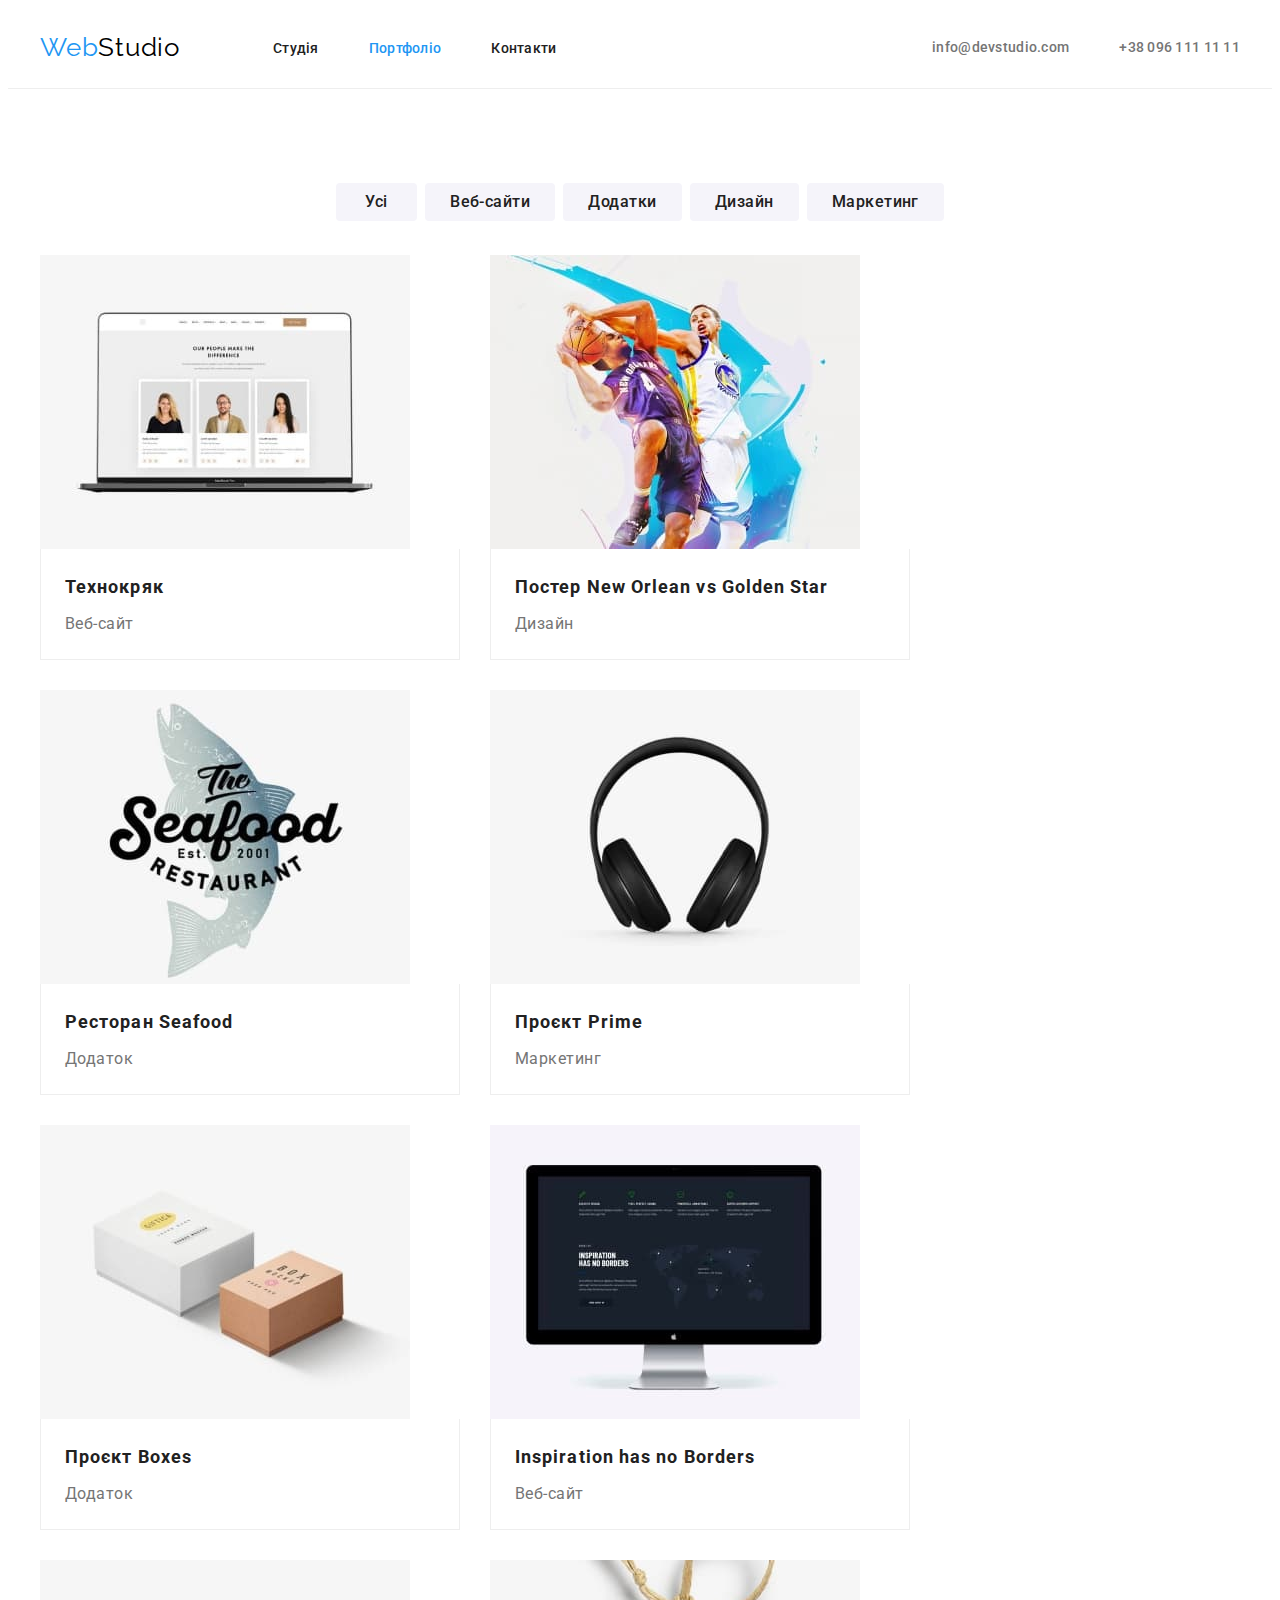
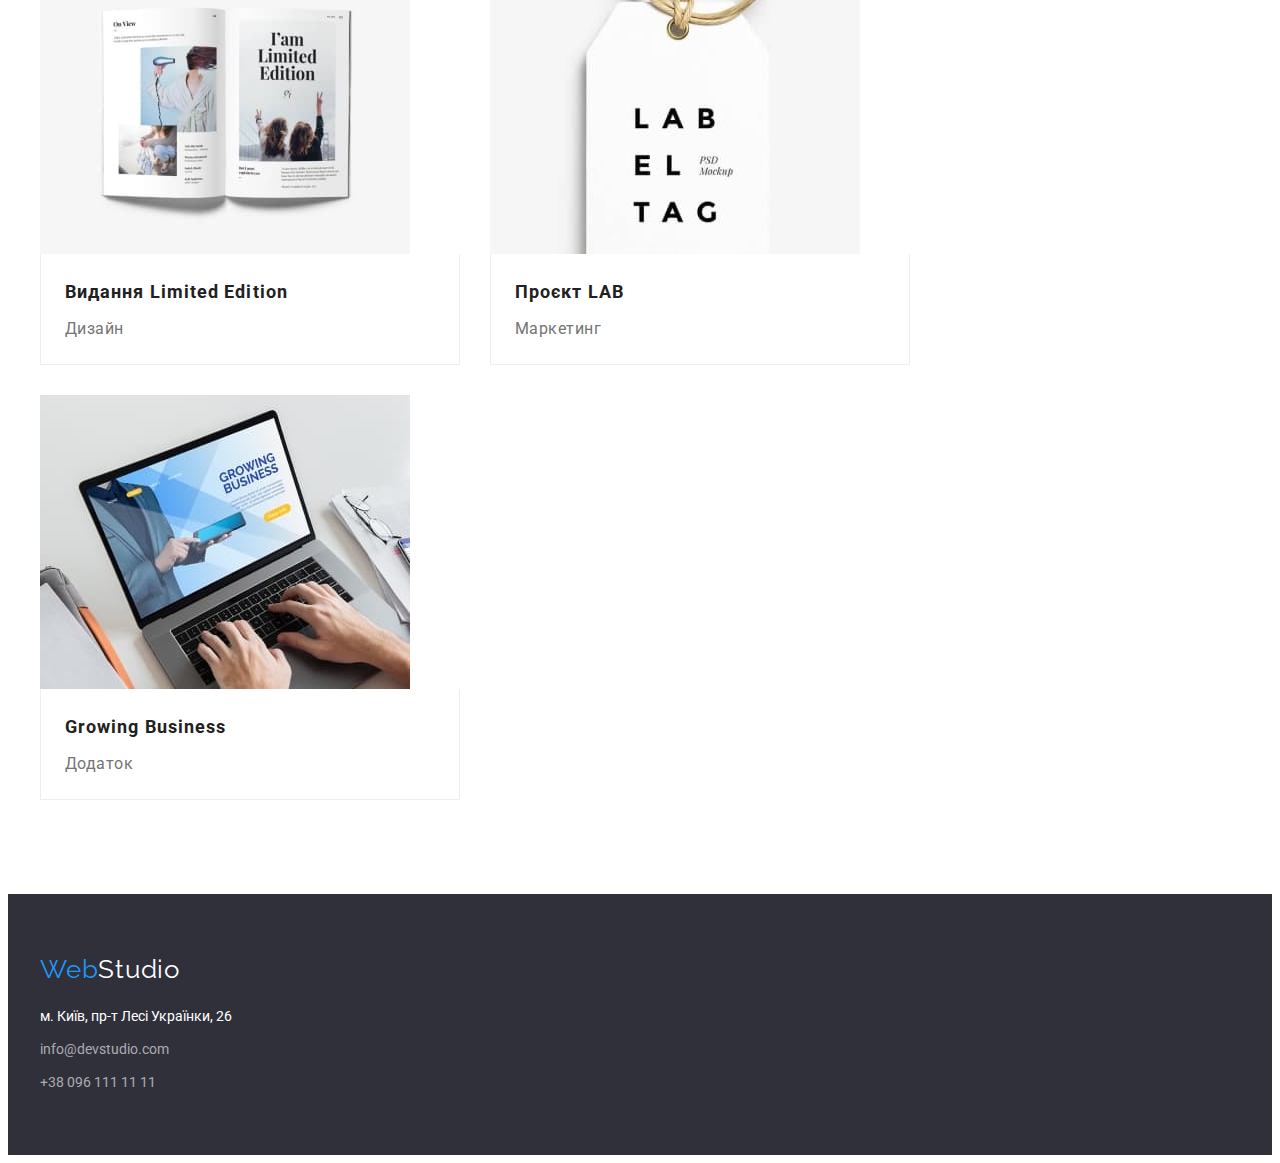
==== portfolio.html @ 0d10b52a "добавляэ фон героя та іконки контактів" ====
<!DOCTYPE html>
<html lang="uk">
  <head>
    <meta charset="UTF-8" />
    <meta http-equiv="X-UA-Compatible" content="IE=edge" />
    <meta name="viewport" content="width=device-width, initial-scale=1.0" />
    <title>Студія</title>
    <link
      href="https://fonts.googleapis.com/css2?family=Raleway:wght@700&family=Roboto:wght@400;500;700;900&display=swap"
      rel="stylesheet"
    />
    <link
      rel="stylesheet"
      href="https://cdnjs.cloudflare.com/ajax/libs/modern-normalize/1.1.0/modern-normalize.min.css"
      integrity="sha512-wpPYUAdjBVSE4KJnH1VR1HeZfpl1ub8YT/NKx4PuQ5NmX2tKuGu6U/JRp5y+Y8XG2tV+wKQpNHVUX03MfMFn9Q=="
      crossorigin="anonymous"
      referrerpolicy="no-referrer"
    />
    <link rel="stylesheet" href="./css/styles.css" />
  </head>
  <body class="page">
    <!-- Шапка -->
    <header class="header-box">
      <div class="container container-nav">
        <nav class="logo-nav">
          <a href="./index.html" class="logo">
            <span class="logo web">Web</span>Studio
          </a>
          <ul class="site-nav list">
            <li><a href="./index.html" class="link">Студія</a></li>
            <li><a href="./portfolio.html" class="link current">Портфоліо</a></li>
            <li><a href="#" class="link">Контакти</a></li>
          </ul>
        </nav>
        <ul class="contacts list">
          <li>
            <a href="mailto:info@devstudio.com" class="link"
              >info@devstudio.com</a
            >
          </li>
          <li>
            <a href="tel:+380961111111" class="link">+38 096 111 11 11</a>
          </li>
        </ul>
      </div>
    </header>
    <main>
      <!--Портфоліо-->
      <section class="section">
        <div class="container">
          <h1 class="section-title visually-hidden">Галерея робіт</h1>
          <ul class="filter list filter-box">
            <li><button type="button" class="button filter">Усі</button></li>
            <li>
              <button type="button" class="button filter">Веб-сайти</button>
            </li>
            <li>
              <button type="button" class="button filter">Додатки</button>
            </li>
            <li><button type="button" class="button filter">Дизайн</button></li>
            <li>
              <button type="button" class="button filter">Маркетинг</button>
            </li>
          </ul>
          <ul class="portfolio list portfolio-box">
            <li class="portfolio-item">
              <a href="" class="link">
                <img
                  src="./images/tehno.jpg"
                  alt="екран монітору"
                  width="370"
                />
                <div class="portfolio-text">
                  <h3 class="title">Технокряк</h3>
                  <p class="text">Веб-сайт</p>
                </div>
              </a>
            </li>
            <li class="portfolio-item">
              <a href="" class="link">
                <img
                  src="./images/new_orlean.jpg"
                  alt="два баскетболісти з мячем"
                  width="370"
                />
                <div class="portfolio-text">
                  <h3 class="title">Постер New Orlean vs Golden Star</h3>
                  <p class="text">Дизайн</p>
                </div>
              </a>
            </li>
            <li class="portfolio-item">
              <a href="" class="link">
                <img
                  src="./images/seafood.jpg"
                  alt="риба емблема ресторану"
                  width="370"
                />
                <div class="portfolio-text">
                  <h3 class="title">Ресторан Seafood</h3>
                  <p class="text">Додаток</p>
                </div>
              </a>
            </li>
            <li class="portfolio-item">
              <a href="" class="link">
                <img
                  src="./images/prime.jpg"
                  alt="чорні навушники"
                  width="370"
                />
                <div class="portfolio-text">
                  <h3 class="title">Проєкт Prime</h3>
                  <p class="text">Маркетинг</p>
                </div>
              </a>
            </li>
            <li class="portfolio-item">
              <a href="" class="link">
                <img src="./images/boxes.jpg" alt="дві коробки" width="370" />
                <div class="portfolio-text">
                  <h3 class="title">Проєкт Boxes</h3>
                  <p class="text">Додаток</p>
                </div>
              </a>
            </li>
            <li class="portfolio-item">
              <a href="" class="link">
                <img
                  src="./images/inspiration.jpg"
                  alt="чорний монітор"
                  width="370"
                />
                <div class="portfolio-text">
                  <h3 class="title">Inspiration has no Borders</h3>
                  <p class="text">Веб-сайт</p>
                </div>
              </a>
            </li>
            <li class="portfolio-item">
              <a href="" class="link">
                <img
                  src="./images/limited.jpg"
                  alt="розгорнутий журнал"
                  width="370"
                />
                <div class="portfolio-text">
                  <h3 class="title">Видання Limited Edition</h3>
                  <p class="text">Дизайн</p>
                </div>
              </a>
            </li>
            <li class="portfolio-item">
              <a href="" class="link">
                <img src="./images/lab.jpg" alt="бірка до товару" width="370" />
                <div class="portfolio-text">
                  <h3 class="title">Проєкт LAB</h3>
                  <p class="text">Маркетинг</p>
                </div>
              </a>
            </li>
            <li class="portfolio-item">
              <a href="" class="link">
                <img
                  src="./images/growing.jpg"
                  alt="руки на клавіатурі"
                  width="370"
                />
                <div class="portfolio-text">
                  <h3 class="title">Growing Business</h3>
                  <p class="text">Додаток</p>
                </div>
              </a>
            </li>
          </ul>
        </div>
      </section>
    </main>
    <!--Підвал-->
    <footer class="footer">
        <div class="container footer-box">
            <a href="./index.html" class="footer logo">
                <span class="logo web">Web</span>Studio
            </a>
            <address>
                <ul class="adress list">
                    <li class="link-footer">
                      <a href="https://goo.gl/maps/CPtrU1FHBa2aNyZL9" target="_blank" rel="noopener noreferrer nofollow"
                        class="adress-link">м. Київ, пр-т Лесі Українки, 26</a>
                    </li>
                    <li class="link-footer">
                      <a href="mailto:info@devstudio.com" class="link ">info@devstudio.com</a>
                    </li>
                    <li class="link-footer">
                      <a href="tel:+380961111111" class="link ">+38 096 111 11 11</a>
                    </li>
                </ul>
            </address>
        </div>
    </footer>
  </body>
</html>
---- css/styles.css ----
:root {
  --primari-text-color: #757575;
  --title-text-color: #212121;
  --accent-color: #2196f3;
  --white-color: #ffffff;
  --secondary-color-fon: #f5f4fa;
}
.page {
  background-color: #ffffff;
  color: var(--primari-text-color);
  font-family: Roboto, sans-serif;
}
.list {
  list-style: none;
}
/*цвет основного текста #212121*/
/*вторичный цвет текста #757575*/
/*белый цвет текста #FFFFFF*/
/* акцент #2196F3 */
/* цвет контактов футера rgba(255, 255, 255, 0.6) */
/* цвет фона героя и футера #2F303A */
/* вторичный цвет фона #F5F4FA */

p,
h1,
h2,
h3,
h4,
h5,
h6 {
  margin: 0;
}

ul,
ol {
  margin: 0;
  padding-left: 0;
}

button {
  cursor: pointer;
}

address {
  font-style: normal;
}

img {
  display: block;
  max-width: 100%;
  height: auto;
}
.container {
  width: 1200px;
  padding-right: 15px;
  padding-left: 15px;
  margin: 0 auto;
}
/* Site heder */
.header-box {
  border-bottom: 1px solid #eeeeee;
}
.logo {
  color: #000;
  font-family: "Raleway", sans-serif;
  font-size: 26px;
  line-height: 1.19;
  text-decoration: none;
  letter-spacing: 0.03em;
}
.logo-nav .logo {
  padding-top: 24px;
  padding-bottom: 25px;
}
.logo.web {
  color: var(--accent-color);
}
.site-nav .link {
  padding-top: 32px;
  padding-bottom: 32px;

  color: var(--title-text-color);
  font-weight: 500;
  font-size: 14px;
  line-height: 1.14;
  letter-spacing: 0.02em;
  text-decoration: none;
}
.site-nav .link:hover,
.site-nav .link:focus {
  color: var(--accent-color);
}
.site-nav .link.current {
  color: var(--accent-color);
}
.site-nav {
  display: flex;
  align-items: center;
  margin-left: 93px;
  gap: 50px;
}
.logo-nav {
  display: flex;
}
.contacts .link {
  display: flex;
  padding-top: 32px;
  padding-bottom: 32px;
  align-items: center;
  justify-content: center;

  color: var(--primari-text-color);
  font-weight: 500;
  font-size: 14px;
  line-height: 1.14;
  letter-spacing: 0.02em;
  text-decoration: none;
}
.contacts-icon{
  margin-right: 10px;
  fill: var(--primari-text-color);
}
.contacts .link:hover,
.contacts .link:focus {
  color: var(--accent-color);
}
.contacts .link:hover svg,
.contacts .link:focus {
  fill: var(--accent-color);
}
.container-nav {
  display: flex;
  align-items: center;
}
.contacts {
  display: flex;
  align-items: center;
  margin-left: auto;
  gap: 50px;
}
.section {
  padding-top: 94px;
  padding-bottom: 94px;
}
/* Hero */
.hero {
  height: 600px;
    padding-top: 200px;
    padding-bottom: 200px;
    background-color: #2F303A;
    text-align: center;
    min-width: 1600px;
    margin-left: auto;
    margin-right: auto;
    background-image: linear-gradient(to right,
        rgba(47, 48, 58, 0.4),
        rgba(47, 48, 58, 0.4)),
      url(../images/hero-fon.jpg);
    background-size: cover;
    background-repeat: no-repeat;
    background-position: center;
  }
.hero-title {
  color: var(--white-color);
  width: 696px;
  margin: 0 auto;
  font-weight: 900;
  font-size: 44px;
  line-height: 1.36;
  letter-spacing: 0.06em;
  text-transform: uppercase;
}
.hero .button {
  margin-top: 30px;
}
/* Section */
.section-title {
  color: var(--title-text-color);
  font-weight: 700;
  font-size: 36px;
  line-height: 1.17;
  text-align: center;
  letter-spacing: 0.03em;
}
.visually-hidden {
  position: absolute;
  white-space: nowrap;
  width: 1px;
  height: 1px;
  overflow: hidden;
  border: 0;
  padding: 0;
  clip: rect(0 0 0 0);
  clip-path: inset(50%);
  margin: -1px;
}

/* Features */
.feature .title {
  margin-bottom: 10px;

  color: var(--title-text-color);
  font-weight: 700;
  font-size: 14px;
  line-height: 1.14;
  text-transform: uppercase;
  letter-spacing: 0.03em;
}
.feature .text {
  font-size: 14px;
  line-height: 1.71;
  letter-spacing: 0.03em;
}
.feature-box {
  display: flex;
  gap: 30px;
}
.section.feature-section {
  padding-bottom: 0;
}
.feature-item {
  width: calc((100%-90px) / 4);
}
/* Examles */
.examples-box {
  display: flex;
  margin-top: 50px;
  gap: 30px;
  /* padding-bottom: 94px; */
}
/* Team */
.section.team {
  background-color: var(--secondary-color-fon);
}

.team .title {
  color: var(--title-text-color);
  font-weight: 500;
  font-size: 16px;
  line-height: 1.19;
  text-align: center;
  letter-spacing: 0.03em;
}
.team .text {
  line-height: 1.19;
  text-align: center;
  letter-spacing: 0.03em;
}
.team-box {
  display: flex;
  margin-top: 50px;
  /* padding-bottom: 94px; */
  gap: 30px;
}
.team-card {
  background: #ffffff;
  outline: 1px solid #eeeeee;
}
.team-card .title {
  margin-bottom: 10px;
}
/* .team-card .text {
  padding-bottom: 30px; */

  .team-information{
    padding-top: 30px;
    padding-bottom: 30px;
  }
/* Button */
.button {
  cursor: pointer;
  border-radius: 4px;
  padding: 10px 32px;
  margin: 0 auto;
  min-width: 216px;
  text-align: center;
  border: 0px;

  color: var(--white-color);
  font-family: inherit;
  background-color: var(--accent-color);
  font-weight: 700;
  font-size: 16px;
  line-height: 1.88;
  letter-spacing: 0.06em;
}
/* Footer */
.footer {
  background-color: #2f303a;
}
.footer-box {
  padding-top: 60px;
  padding-bottom: 60px;
}
.footer.logo {
  color: var(--white-color);
}
.adress-link {
  color: var(--white-color);
}
.adress .link {
  color: rgba(255, 255, 255, 0.6);
}
.adress-link,
.adress .link {
  font-style: normal;
  font-size: 14px;
  line-height: 1.71;
  text-decoration: none;
}
.footer.logo {
  display: block;
  margin-bottom: 20px;
}

.link-footer:not(:last-child){
margin-bottom: 9px;
}
.button.filter {
  padding: 6px 25px;

  cursor: pointer;

  color: var(--title-text-color);
  font-family: inherit;
  background-color: var(--secondary-color-fon);
  min-width: 81px;
  font-weight: 500;
  font-size: 16px;
  line-height: 1.62;
  letter-spacing: 0.03em;
}
.button.filter:hover,
.button.filter:focus {
  color: var(--white-color);
  background-color: var(--accent-color);
}
.filter-box {
  display: flex;
  justify-content: center;
  margin-bottom: 34px;
  gap: 8px;
}
.portfolio .link {
  color: var(--primari-text-color);
  text-decoration: none;
}
.portfolio .title {
  margin-bottom: 4px;
  
  color: var(--title-text-color);
  font-weight: 700;
  font-size: 18px;
  line-height: 2;
  letter-spacing: 0.06em;
}
.portfolio .text {
  line-height: 1.88;
  letter-spacing: 0.03em;
}
.portfolio-box {
  display: flex;
  flex-wrap: wrap;
  gap: 30px;
}
.portfolio-text {
  width: 370px;
  padding: 20px 24px;
  border: 1px solid #eeeeee;
  border-top: none;
}
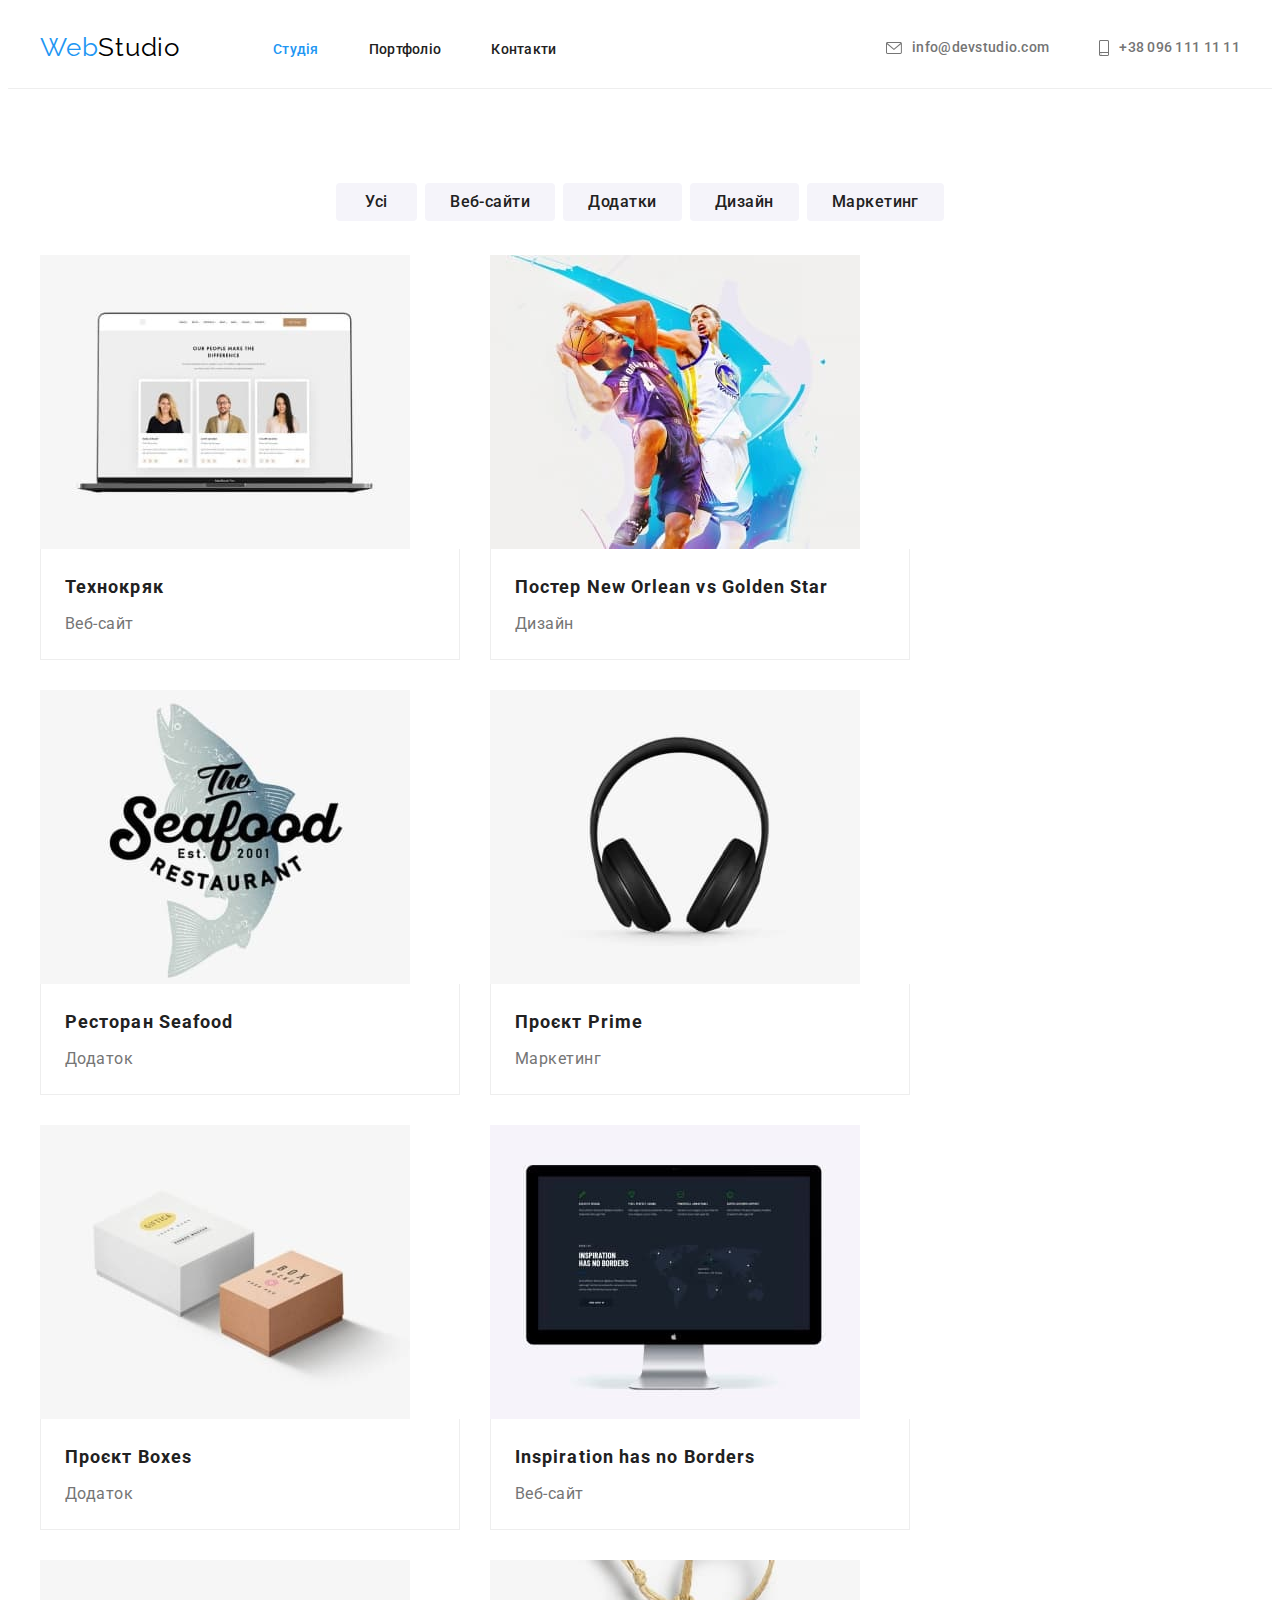
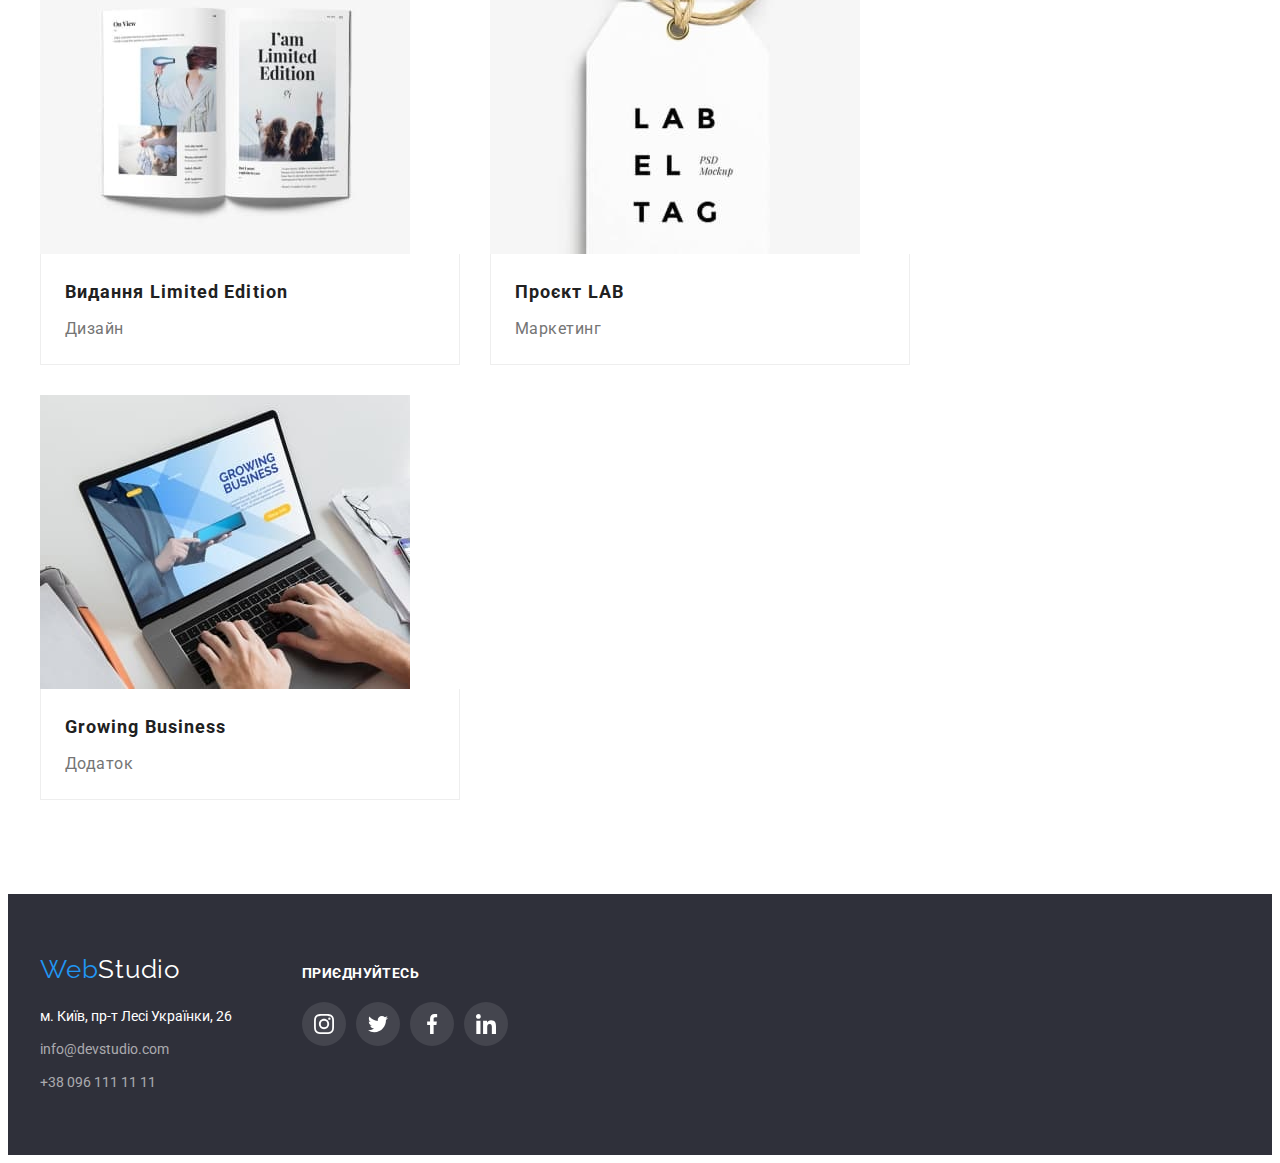
==== commit 409f8a34: "доповнює стилі портфоліо" ====
--- a/portfolio.html
+++ b/portfolio.html
@@ -27,19 +27,23 @@
             <span class="logo web">Web</span>Studio
           </a>
           <ul class="site-nav list">
-            <li><a href="./index.html" class="link">Студія</a></li>
-            <li><a href="./portfolio.html" class="link current">Портфоліо</a></li>
+            <li><a href="./index.html" class="link current">Студія</a></li>
+            <li><a href="./portfolio.html" class="link">Портфоліо</a></li>
             <li><a href="#" class="link">Контакти</a></li>
           </ul>
         </nav>
         <ul class="contacts list">
           <li>
-            <a href="mailto:info@devstudio.com" class="link"
-              >info@devstudio.com</a
-            >
+            <a href="mailto:info@devstudio.com" class="link">
+              <svg class="contacts-icon" width="16" height="12">
+                <use href="./images/symbol-defs.svg#icon-envelope"></use>
+              </svg>
+              info@devstudio.com</a>
           </li>
           <li>
-            <a href="tel:+380961111111" class="link">+38 096 111 11 11</a>
+            <a href="tel:+380961111111" class="link"><svg class="contacts-icon" width="10" height="16">
+                <use href="./images/symbol-defs.svg#icon-smartphone"></use>
+              </svg>+38 096 111 11 11</a>
           </li>
         </ul>
       </div>
@@ -178,25 +182,52 @@
     </main>
     <!--Підвал-->
     <footer class="footer">
-        <div class="container footer-box">
-            <a href="./index.html" class="footer logo">
-                <span class="logo web">Web</span>Studio
-            </a>
-            <address>
-                <ul class="adress list">
-                    <li class="link-footer">
-                      <a href="https://goo.gl/maps/CPtrU1FHBa2aNyZL9" target="_blank" rel="noopener noreferrer nofollow"
-                        class="adress-link">м. Київ, пр-т Лесі Українки, 26</a>
-                    </li>
-                    <li class="link-footer">
-                      <a href="mailto:info@devstudio.com" class="link ">info@devstudio.com</a>
-                    </li>
-                    <li class="link-footer">
-                      <a href="tel:+380961111111" class="link ">+38 096 111 11 11</a>
-                    </li>
-                </ul>
-            </address>
+      <div class="container footer-box">
+        <div class="adress-footer">
+          <a href="./index.html" class="footer logo">
+            <span class="logo web">Web</span>Studio
+          </a>
+          <address>
+            <ul class="adress list">
+              <li class="link-footer">
+                <a href="https://goo.gl/maps/CPtrU1FHBa2aNyZL9" target="_blank" rel="noopener noreferrer nofollow"
+                  class="adress-link">м. Київ, пр-т Лесі Українки, 26</a>
+              </li>
+              <li class="link-footer">
+                <a href="mailto:info@devstudio.com" class="link">info@devstudio.com</a>
+              </li>
+              <li class="link-footer">
+                <a href="tel:+380961111111" class="link">+38 096 111 11 11</a>
+              </li>
+            </ul>
+          </address>
         </div>
+        <div class="social-footer">
+          <h3 class="title">приєднуйтесь</h3>
+          <ul class="footer-list list">
+            <li>
+              <a class="footer-clic" href="http://"><svg class="footer-icon" width="20" height="20">
+                  <use href="./images/symbol-defs.svg#icon-instagram-1"></use>
+                </svg></a>
+            </li>
+            <li>
+              <a class="footer-clic" href="http://"><svg class="footer-icon" width="20" height="20">
+                  <use href="./images/symbol-defs.svg#icon-twitter-1"></use>
+                </svg></a>
+            </li>
+            <li>
+              <a class="footer-clic" href="http://"><svg class="footer-icon" width="20" height="20">
+                  <use href="./images/symbol-defs.svg#icon-facebook-1"></use>
+                </svg></a>
+            </li>
+            <li>
+              <a class="footer-clic" href="http://"><svg class="footer-icon" width="20" height="20">
+                  <use href="./images/symbol-defs.svg#icon-linkedin-1"></use>
+                </svg></a>
+            </li>
+          </ul>
+        </div>
+      </div>
     </footer>
   </body>
 </html>
--- a/css/styles.css
+++ b/css/styles.css
@@ -4,6 +4,8 @@
   --accent-color: #2196f3;
   --white-color: #ffffff;
   --secondary-color-fon: #f5f4fa;
+  --social-link-color: #AFB1B8;
+
 }
 .page {
   background-color: #ffffff;
@@ -102,7 +104,7 @@
 .logo-nav {
   display: flex;
 }
-.contacts .link {
+.contacts.list .link {
   display: flex;
   padding-top: 32px;
   padding-bottom: 32px;
@@ -219,7 +221,7 @@
   padding-bottom: 0;
 }
 .feature-item {
-  width: calc((100%-90px) / 4);
+   width: calc((100%-90px) / 4);
 }
 /* Examles */
 .examples-box {
@@ -228,6 +230,15 @@
   gap: 30px;
   /* padding-bottom: 94px; */
 }
+.feature-bloc{
+display: flex;
+  height: 120px;
+background-color: var(--secondary-color-fon);
+align-items: center;
+  justify-content: center;
+  margin-bottom: 30px;
+}
+
 /* Team */
 .section.team {
   background-color: var(--secondary-color-fon);
@@ -249,23 +260,75 @@
 .team-box {
   display: flex;
   margin-top: 50px;
-  /* padding-bottom: 94px; */
   gap: 30px;
 }
 .team-card {
   background: #ffffff;
   outline: 1px solid #eeeeee;
+  box-shadow: 0px 1px 3px rgba(0, 0, 0, 0.12), 0px 1px 1px rgba(0, 0, 0, 0.14), 0px 2px 1px rgba(0, 0, 0, 0.2);
+    border-radius: 0px 0px 4px 4px;
 }
 .team-card .title {
   margin-bottom: 10px;
 }
-/* .team-card .text {
-  padding-bottom: 30px; */
-
   .team-information{
     padding-top: 30px;
     padding-bottom: 30px;
   }
+  .social-clic{
+    width: 44px;
+    height: 44px;
+    border-radius: 50%;
+    background-color:var(--white-color);
+    display: flex;
+    align-items: center;
+    justify-content: center; 
+
+  }
+  .social-clic:hover svg,
+    .social-clic:focus svg{
+    fill: var(--white-color);
+  }
+  .social-clic:hover,
+    .social-clic:focus{
+    background-color: var(--accent-color);
+  }
+  .social.list{
+   display: flex;
+   gap: 10px;
+   margin-top: 16px;
+    justify-content: center;
+  }
+    .social-icon{
+      fill:var(--social-link-color);
+    }
+    /* Client */
+    .client-clic{
+      width: 170px;
+        height: 92px;
+      border: 1px solid #AFB1B8;
+        border-radius: 4px;
+        display: flex;
+          align-items: center;
+          justify-content: center;
+    }
+    .client.list{
+      display: flex;
+      margin-top: 50px;
+      gap: 30px;
+    }
+       .client-icon{
+        fill: var(--social-link-color);
+       }
+             .client-clic:hover svg,
+             .client-clic:focus svg{
+              fill: var(--accent-color);
+             }
+        .client-clic:hover ,
+        .client-clic:focus{
+         border-color: var(--accent-color);
+        }
+
 /* Button */
 .button {
   cursor: pointer;
@@ -289,8 +352,10 @@
   background-color: #2f303a;
 }
 .footer-box {
-  padding-top: 60px;
+  /* padding-top: 60px; */
   padding-bottom: 60px;
+  display: flex;
+  gap: 70px;
 }
 .footer.logo {
   color: var(--white-color);
@@ -316,6 +381,50 @@
 .link-footer:not(:last-child){
 margin-bottom: 9px;
 }
+.social-footer .title{
+  color: var(--white-color);
+    font-weight: 700;
+    font-size: 14px;
+    line-height: 1.14;
+    text-transform: uppercase;
+    letter-spacing: 0.03em;
+}
+.social-footer{
+  /* margin-left: 70px; */
+  padding-top: 72px;
+}
+.adress-footer{
+  padding-top: 60px;
+}
+.footer-clic {
+  width: 44px;
+  height: 44px;
+  border-radius: 50%;
+  background: rgba(255, 255, 255, 0.1);;
+  display: flex;
+  align-items: center;
+  justify-content: center;
+
+}
+
+.footer-clic:hover svg,
+.footer-clic:focus svg {
+  fill: var(--white-color);
+}
+
+.footer-clic:hover,
+.footer-clic:focus {
+  background-color: var(--accent-color);
+}
+.footer-icon {
+  fill: var(--white-color);
+}
+.footer-list.list {
+  display: flex;
+  gap: 10px;
+  margin-top: 20px;
+  justify-content: center;
+}
 .button.filter {
   padding: 6px 25px;
 
@@ -334,6 +443,7 @@
 .button.filter:focus {
   color: var(--white-color);
   background-color: var(--accent-color);
+  box-shadow: 0px 3px 1px rgba(0, 0, 0, 0.1), 0px 1px 2px rgba(0, 0, 0, 0.08), 0px 2px 2px rgba(0, 0, 0, 0.12);
 }
 .filter-box {
   display: flex;
@@ -342,8 +452,13 @@
   gap: 8px;
 }
 .portfolio .link {
+  display: block;
   color: var(--primari-text-color);
   text-decoration: none;
+}
+.portfolio-item .link:hover{
+  box-shadow:0px 4px 4px rgba(0, 0, 0, 0.25);
+  
 }
 .portfolio .title {
   margin-bottom: 4px;
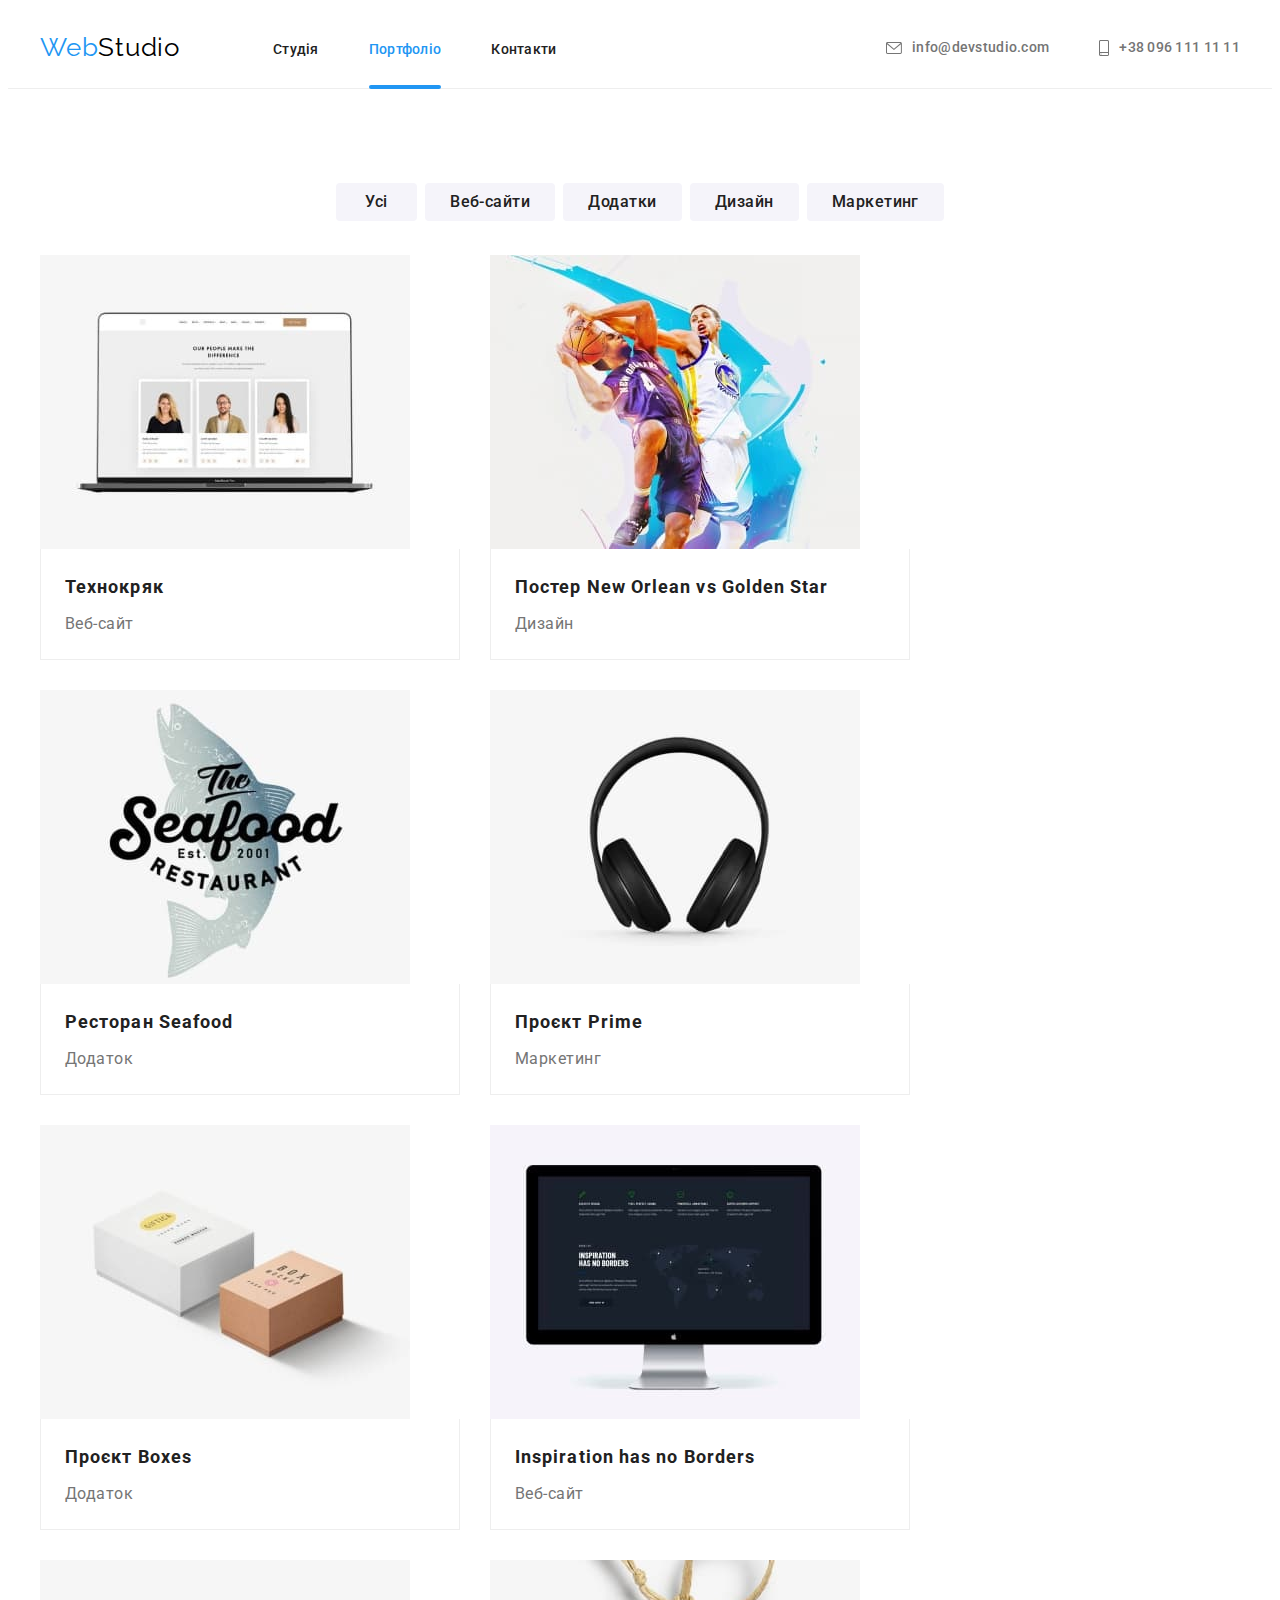
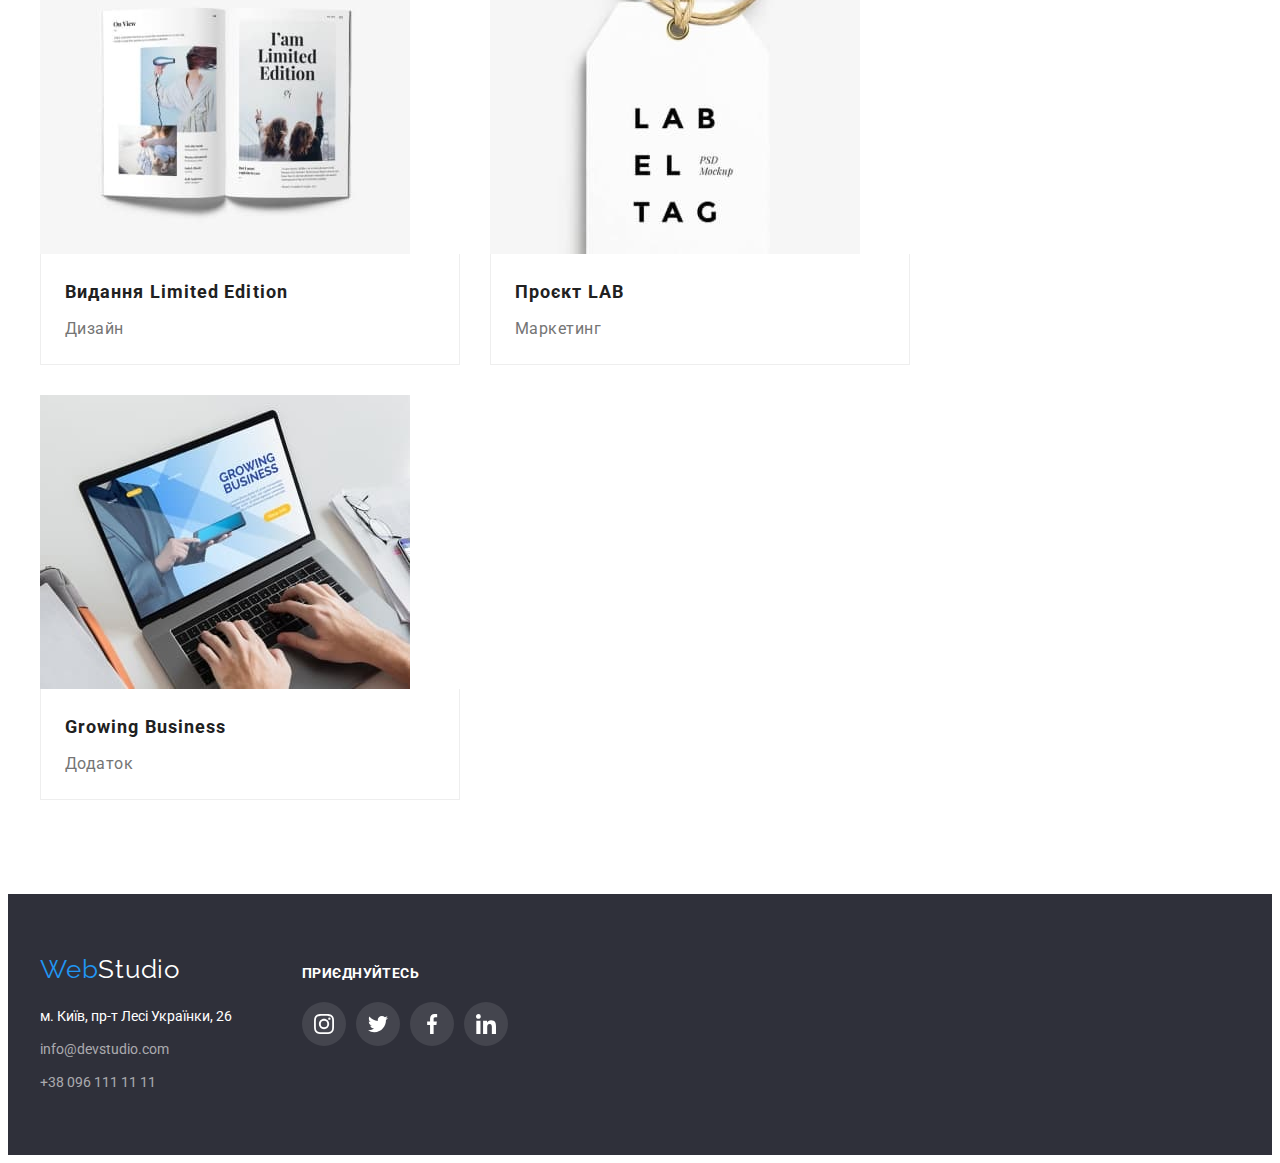
==== commit 20da1e7e: "добавляє модальне вікно" ====
--- a/portfolio.html
+++ b/portfolio.html
@@ -27,8 +27,8 @@
             <span class="logo web">Web</span>Studio
           </a>
           <ul class="site-nav list">
-            <li><a href="./index.html" class="link current">Студія</a></li>
-            <li><a href="./portfolio.html" class="link">Портфоліо</a></li>
+            <li><a href="./index.html" class="link">Студія</a></li>
+            <li><a href="./portfolio.html" class="link current line">Портфоліо</a></li>
             <li><a href="#" class="link">Контакти</a></li>
           </ul>
         </nav>
--- a/css/styles.css
+++ b/css/styles.css
@@ -4,8 +4,7 @@
   --accent-color: #2196f3;
   --white-color: #ffffff;
   --secondary-color-fon: #f5f4fa;
-  --social-link-color: #AFB1B8;
-
+  --social-link-color: #afb1b8;
 }
 .page {
   background-color: #ffffff;
@@ -94,6 +93,20 @@
 }
 .site-nav .link.current {
   color: var(--accent-color);
+  
+}
+.site-nav .link.line{
+  position: relative;
+}
+.site-nav .link.line::after{
+  content: "";
+  position: absolute;
+  height: 4px;
+  width: 100%;
+  bottom: 0;
+  right: 0;
+  background-color: var(--accent-color);
+  border-radius: 2px;
 }
 .site-nav {
   display: flex;
@@ -117,18 +130,21 @@
   line-height: 1.14;
   letter-spacing: 0.02em;
   text-decoration: none;
-}
-.contacts-icon{
+  fill: var(--primari-text-color);
+}
+.contacts-icon {
   margin-right: 10px;
-  fill: var(--primari-text-color);
+  /* fill: var(--primari-text-color); */
+  fill: currentColor;
 }
 .contacts .link:hover,
 .contacts .link:focus {
   color: var(--accent-color);
+  fill: var(--accent-color);
 }
 .contacts .link:hover svg,
 .contacts .link:focus {
-  fill: var(--accent-color);
+  /* fill: var(--accent-color); */
 }
 .container-nav {
   display: flex;
@@ -147,21 +163,23 @@
 /* Hero */
 .hero {
   height: 600px;
-    padding-top: 200px;
-    padding-bottom: 200px;
-    background-color: #2F303A;
-    text-align: center;
-    min-width: 1600px;
-    margin-left: auto;
-    margin-right: auto;
-    background-image: linear-gradient(to right,
-        rgba(47, 48, 58, 0.4),
-        rgba(47, 48, 58, 0.4)),
-      url(../images/hero-fon.jpg);
-    background-size: cover;
-    background-repeat: no-repeat;
-    background-position: center;
-  }
+  padding-top: 200px;
+  padding-bottom: 200px;
+  background-color: #2f303a;
+  text-align: center;
+  min-width: 1600px;
+  margin-left: auto;
+  margin-right: auto;
+  background-image: linear-gradient(
+      to right,
+      rgba(47, 48, 58, 0.4),
+      rgba(47, 48, 58, 0.4)
+    ),
+    url(../images/hero-fon.jpg);
+  background-size: cover;
+  background-repeat: no-repeat;
+  background-position: center;
+}
 .hero-title {
   color: var(--white-color);
   width: 696px;
@@ -221,22 +239,22 @@
   padding-bottom: 0;
 }
 .feature-item {
-   width: calc((100%-90px) / 4);
+  width: calc((100%-90px) / 4);
+}
+.feature-bloc {
+  display: flex;
+  height: 120px;
+  background-color: var(--secondary-color-fon);
+  align-items: center;
+  justify-content: center;
+  margin-bottom: 30px;
+  border-radius: 4px;
 }
 /* Examles */
 .examples-box {
   display: flex;
   margin-top: 50px;
   gap: 30px;
-  /* padding-bottom: 94px; */
-}
-.feature-bloc{
-display: flex;
-  height: 120px;
-background-color: var(--secondary-color-fon);
-align-items: center;
-  justify-content: center;
-  margin-bottom: 30px;
 }
 
 /* Team */
@@ -265,69 +283,59 @@
 .team-card {
   background: #ffffff;
   outline: 1px solid #eeeeee;
-  box-shadow: 0px 1px 3px rgba(0, 0, 0, 0.12), 0px 1px 1px rgba(0, 0, 0, 0.14), 0px 2px 1px rgba(0, 0, 0, 0.2);
-    border-radius: 0px 0px 4px 4px;
+  box-shadow: 0px 1px 3px rgba(0, 0, 0, 0.12), 0px 1px 1px rgba(0, 0, 0, 0.14),
+    0px 2px 1px rgba(0, 0, 0, 0.2);
+  border-radius: 0px 0px 4px 4px;
 }
 .team-card .title {
   margin-bottom: 10px;
 }
-  .team-information{
-    padding-top: 30px;
-    padding-bottom: 30px;
-  }
-  .social-clic{
-    width: 44px;
-    height: 44px;
-    border-radius: 50%;
-    background-color:var(--white-color);
-    display: flex;
-    align-items: center;
-    justify-content: center; 
-
-  }
-  .social-clic:hover svg,
-    .social-clic:focus svg{
-    fill: var(--white-color);
-  }
-  .social-clic:hover,
-    .social-clic:focus{
-    background-color: var(--accent-color);
-  }
-  .social.list{
-   display: flex;
-   gap: 10px;
-   margin-top: 16px;
-    justify-content: center;
-  }
-    .social-icon{
-      fill:var(--social-link-color);
-    }
-    /* Client */
-    .client-clic{
-      width: 170px;
-        height: 92px;
-      border: 1px solid #AFB1B8;
-        border-radius: 4px;
-        display: flex;
-          align-items: center;
-          justify-content: center;
-    }
-    .client.list{
-      display: flex;
-      margin-top: 50px;
-      gap: 30px;
-    }
-       .client-icon{
-        fill: var(--social-link-color);
-       }
-             .client-clic:hover svg,
-             .client-clic:focus svg{
-              fill: var(--accent-color);
-             }
-        .client-clic:hover ,
-        .client-clic:focus{
-         border-color: var(--accent-color);
-        }
+.team-information {
+  padding-top: 30px;
+  padding-bottom: 30px;
+}
+.social-clic {
+  width: 44px;
+  height: 44px;
+  border-radius: 50%;
+  background-color: var(--white-color);
+  display: flex;
+  align-items: center;
+  justify-content: center;
+  fill: var(--social-link-color)
+}
+.social-clic:hover,
+.social-clic:focus {
+  background-color: var(--accent-color);
+  fill: var(--white-color);
+}
+.social.list {
+  display: flex;
+  gap: 10px;
+  margin-top: 16px;
+  justify-content: center;
+}
+/* Client */
+.client-clic {
+  width: 170px;
+  height: 92px;
+  border: 1px solid #afb1b8;
+  border-radius: 4px;
+  display: flex;
+  align-items: center;
+  justify-content: center;
+  fill: var(--social-link-color);
+}
+.client.list {
+  display: flex;
+  margin-top: 50px;
+  gap: 30px;
+}
+.client-clic:hover,
+.client-clic:focus {
+  border-color: var(--accent-color);
+  fill: var(--accent-color);
+}
 
 /* Button */
 .button {
@@ -352,9 +360,10 @@
   background-color: #2f303a;
 }
 .footer-box {
-  /* padding-top: 60px; */
+  padding-top: 60px;
   padding-bottom: 60px;
   display: flex;
+  align-items: baseline;
   gap: 70px;
 }
 .footer.logo {
@@ -378,33 +387,26 @@
   margin-bottom: 20px;
 }
 
-.link-footer:not(:last-child){
-margin-bottom: 9px;
-}
-.social-footer .title{
+.link-footer:not(:last-child) {
+  margin-bottom: 9px;
+}
+.social-footer .title {
   color: var(--white-color);
-    font-weight: 700;
-    font-size: 14px;
-    line-height: 1.14;
-    text-transform: uppercase;
-    letter-spacing: 0.03em;
-}
-.social-footer{
-  /* margin-left: 70px; */
-  padding-top: 72px;
-}
-.adress-footer{
-  padding-top: 60px;
-}
+  font-weight: 700;
+  font-size: 14px;
+  line-height: 1.14;
+  text-transform: uppercase;
+  letter-spacing: 0.03em;
+}
+
 .footer-clic {
   width: 44px;
   height: 44px;
   border-radius: 50%;
-  background: rgba(255, 255, 255, 0.1);;
-  display: flex;
-  align-items: center;
-  justify-content: center;
-
+  background: rgba(255, 255, 255, 0.1);
+  display: flex;
+  align-items: center;
+  justify-content: center;
 }
 
 .footer-clic:hover svg,
@@ -443,7 +445,8 @@
 .button.filter:focus {
   color: var(--white-color);
   background-color: var(--accent-color);
-  box-shadow: 0px 3px 1px rgba(0, 0, 0, 0.1), 0px 1px 2px rgba(0, 0, 0, 0.08), 0px 2px 2px rgba(0, 0, 0, 0.12);
+  box-shadow: 0px 3px 1px rgba(0, 0, 0, 0.1), 0px 1px 2px rgba(0, 0, 0, 0.08),
+    0px 2px 2px rgba(0, 0, 0, 0.12);
 }
 .filter-box {
   display: flex;
@@ -456,13 +459,12 @@
   color: var(--primari-text-color);
   text-decoration: none;
 }
-.portfolio-item .link:hover{
-  box-shadow:0px 4px 4px rgba(0, 0, 0, 0.25);
-  
+.portfolio-item .link:hover {
+  box-shadow: 0px 4px 4px rgba(0, 0, 0, 0.25);
 }
 .portfolio .title {
   margin-bottom: 4px;
-  
+
   color: var(--title-text-color);
   font-weight: 700;
   font-size: 18px;
@@ -484,3 +486,39 @@
   border: 1px solid #eeeeee;
   border-top: none;
 }
+/* Backdrop */
+.backdrop{
+  position: fixed;
+  top: 0;
+  right: 0;
+  width: 100%;
+  height: 100%;
+  background: rgba(0, 0, 0, 0.2);
+}
+.backdrop.is-hidden{
+  opacity: 0;
+  pointer-events: none;
+}
+.modal{
+  position: absolute;
+  top: 50%;
+  left: 50%;
+  transform: translate(-50%, -50%);
+  width: 528px;
+  height: 521px;
+  background-color: var(--white-color);
+}
+.close-modal-clic {
+  position: absolute;
+  top: 8px;
+  right: 8px;
+  width: 30px;
+  height: 30px;
+  border-radius: 50%;
+  background-color: var(--white-color);
+  display: flex;
+  align-items: center;
+  justify-content: center;
+  /* fill: var(--social-link-color) */
+  border: 1px solid rgba(0, 0, 0, 0.1);
+}